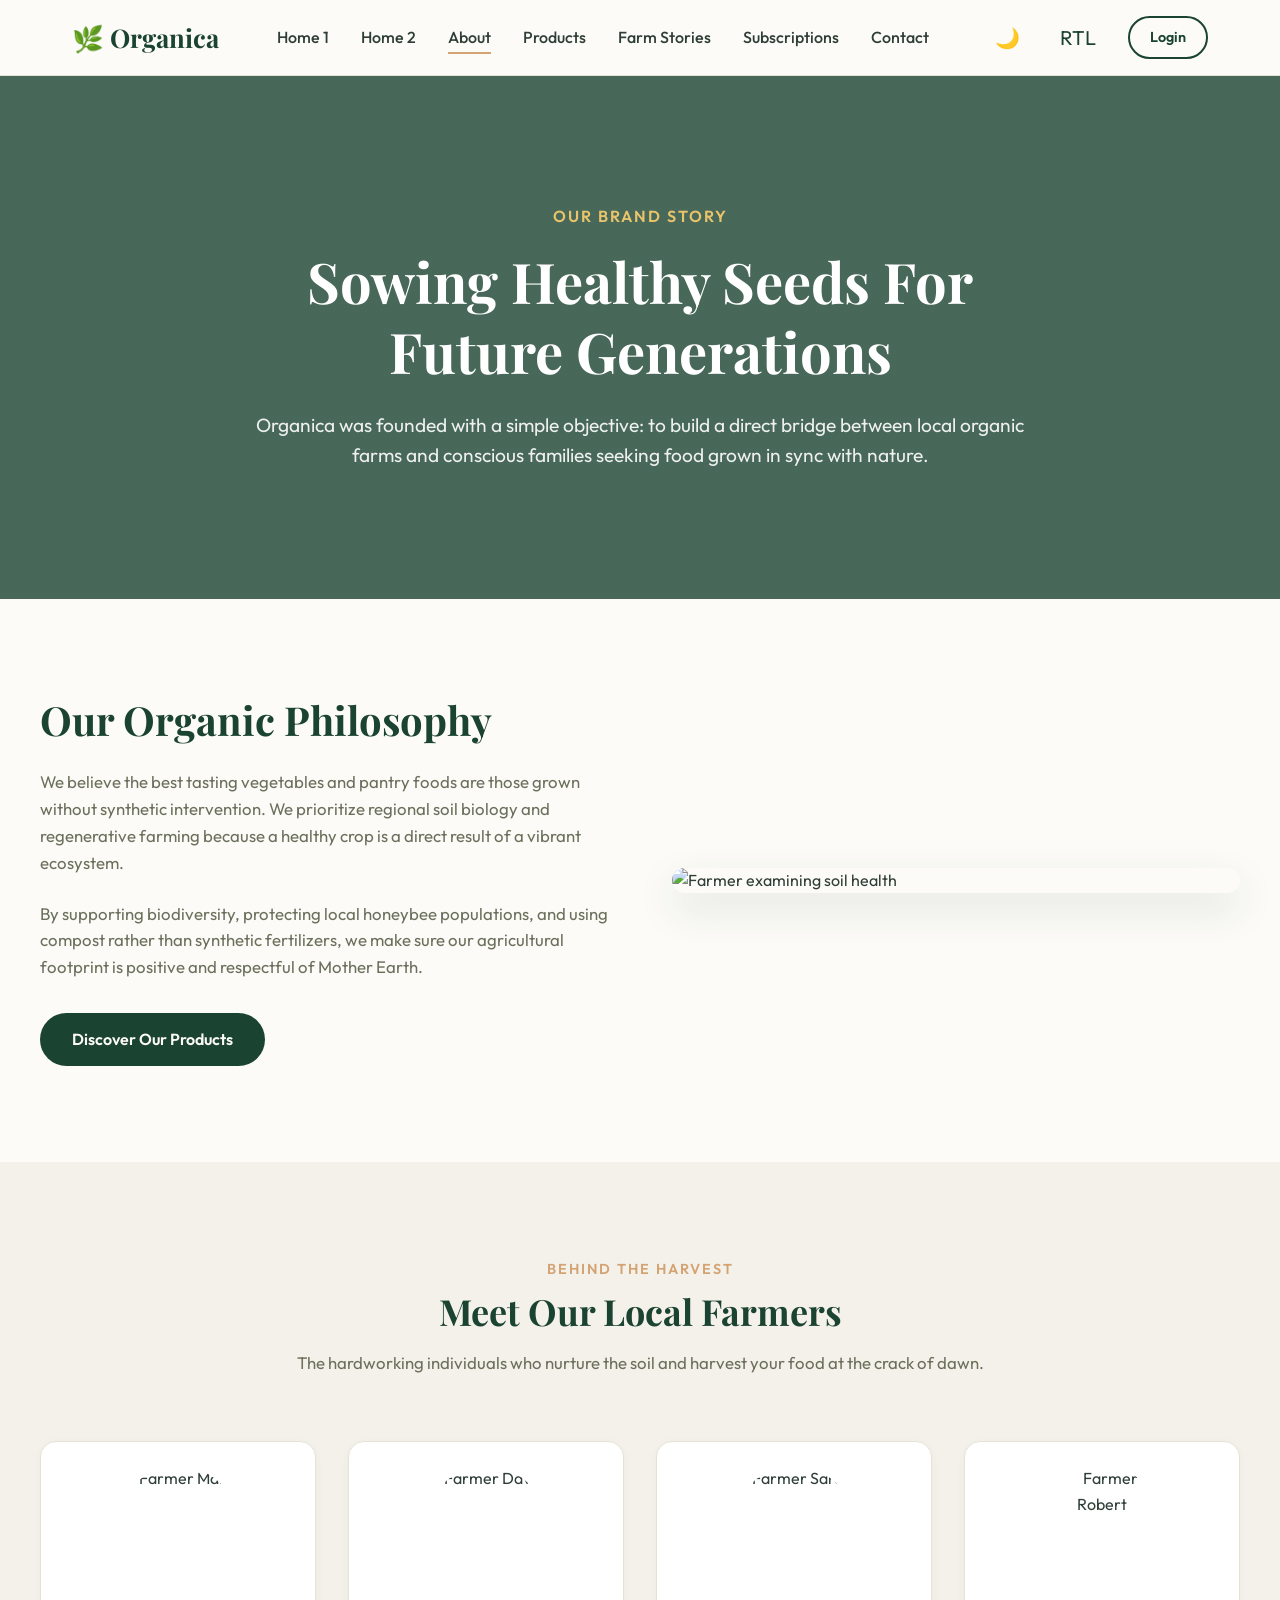
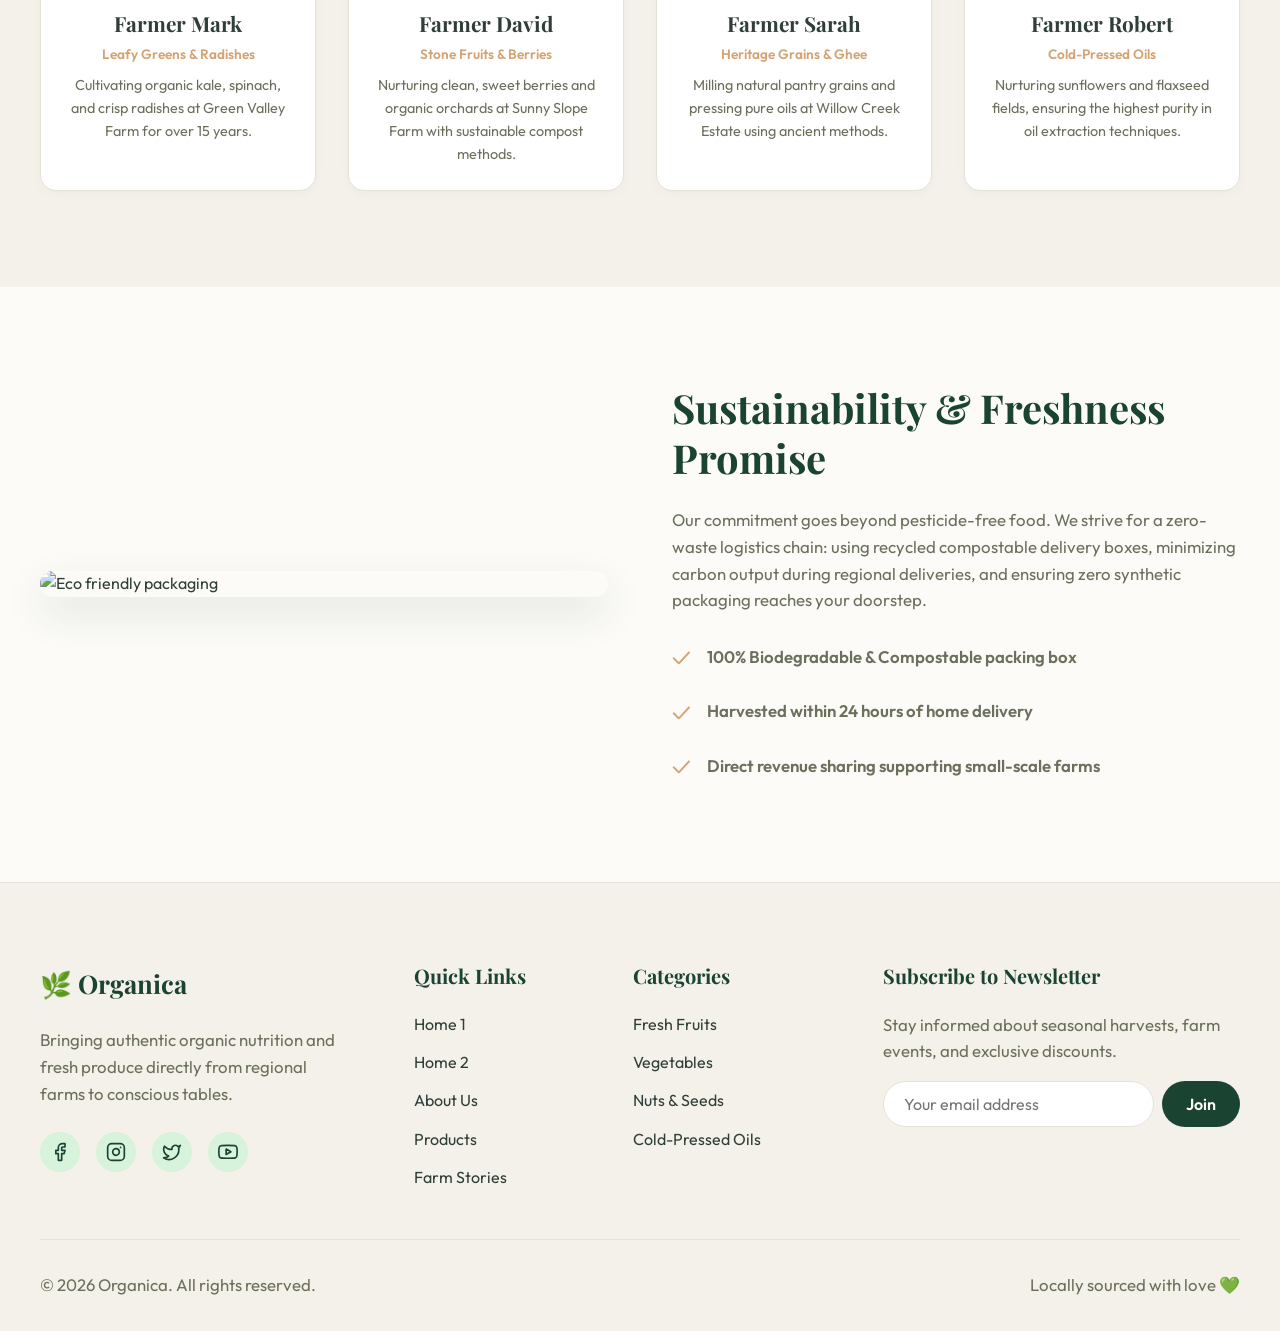
==== about.html @ bfa64dbb "home2" ====
<!DOCTYPE html>
<html lang="en">

<head>
  <meta charset="UTF-8">
  <meta name="viewport" content="width=device-width, initial-scale=1.0">
  <title>About Us | Organica Sourcing & Sowing Philosophy</title>
  <meta name="description"
    content="Discover our organic brand story, meets our local farmers, and learn about our quality standards, fresh promise, and sustainability standards.">
  <link rel="stylesheet" href="css/style.css">
  <link rel="icon" href="data:image/svg+xml,<svg xmlns='http://www.w3.org/2000/svg' viewBox='0 0 100 100'><text y='.9em' font-size='90'>🌿</text></svg>">
</head>

<body>

  <!-- Premium Header -->
  <header>
    <div class="nav-container">
      <a href="index.html" class="logo">🌿 Organica</a>

      <nav class="nav-menu">
        <a href="index.html" class="nav-link">Home 1</a>
        <a href="home2.html" class="nav-link">Home 2</a>
        <a href="about.html" class="nav-link active">About</a>
        <a href="products.html" class="nav-link">Products</a>
        <a href="stories.html" class="nav-link">Farm Stories</a>
        <a href="subscriptions.html" class="nav-link">Subscriptions</a>
        <a href="contact.html" class="nav-link">Contact</a>
      </nav>

      <div class="nav-actions">
        <button class="theme-toggle-btn" aria-label="Toggle Light/Dark Theme">🌙</button>
        <button class="rtl-toggle-btn" aria-label="Toggle RTL/LTR Direction">RTL</button>
        <a href="login.html" class="btn btn-secondary" style="padding: 0.5rem 1.25rem; font-size: 0.9rem;">Login</a>
        <button class="hamburger" aria-label="Toggle Menu">
          <span></span>
          <span></span>
          <span></span>
        </button>
      </div>
    </div>
  </header>

  <!-- About Hero -->
  <section style="background-image: linear-gradient(rgba(27, 67, 50, 0.8), rgba(27, 67, 50, 0.8)), url('https://images.unsplash.com/photo-1500937386664-56d1dfef3854?auto=format&fit=crop&q=80&w=1600'); background-size: cover; background-position: center; padding: 8rem 2rem; text-align: center; color: var(--white); min-height: 400px; display: flex; align-items: center; justify-content: center;">
    <div style="max-width: 800px; margin: 0 auto;">
      <span style="color: var(--accent-light); font-weight: 600; text-transform: uppercase; letter-spacing: 2px; display: block; margin-bottom: 1rem;">Our Brand Story</span>
      <h1 style="font-family: var(--font-serif); font-size: 3.5rem; margin-bottom: 1.5rem; color: var(--white);">Sowing Healthy Seeds For Future Generations</h1>
      <p style="font-size: 1.2rem; color: rgba(255, 255, 255, 0.9); margin-bottom: 0;">Organica was founded with a simple objective: to build a direct bridge between local organic farms and conscious families seeking food grown in sync with nature.</p>
    </div>
  </section>

  <!-- Philosophy and Story -->
  <section style="background-color: var(--bg-color);">
    <div
      style="max-width: 1200px; margin: 0 auto; display: grid; grid-template-columns: 1fr 1fr; gap: 4rem; align-items: center;">
      <div>
        <h2
          style="font-family: var(--font-serif); font-size: 2.5rem; margin-bottom: 1.5rem; color: var(--primary-color);">
          Our Organic Philosophy</h2>
        <p style="margin-bottom: 1.5rem;">We believe the best tasting vegetables and pantry foods are those grown
          without synthetic intervention. We prioritize regional soil biology and regenerative farming because a healthy
          crop is a direct result of a vibrant ecosystem.</p>
        <p style="margin-bottom: 2rem;">By supporting biodiversity, protecting local honeybee populations, and using
          compost rather than synthetic fertilizers, we make sure our agricultural footprint is positive and respectful
          of Mother Earth.</p>
        <a href="products.html" class="btn btn-primary">Discover Our Products</a>
      </div>
      <div>
        <img src="https://images.unsplash.com/photo-1593113630400-ea4288922497?auto=format&fit=crop&q=80&w=600"
          alt="Farmer examining soil health" style="border-radius: var(--radius-lg); box-shadow: var(--shadow-lg);">
      </div>
    </div>
  </section>

  <!-- Meet Our Farmers -->
  <section style="background-color: var(--bg-alt);">
    <div class="section-header">
      <span>Behind The Harvest</span>
      <h2>Meet Our Local Farmers</h2>
      <p>The hardworking individuals who nurture the soil and harvest your food at the crack of dawn.</p>
    </div>
    <div class="category-grid">
      <div class="category-card" style="padding: 1.5rem;">
        <img src="https://images.pexels.com/photos/28593639/pexels-photo-28593639.jpeg" alt="Farmer Mark"
          style="border-radius: 50%; width: 120px; height: 120px; margin-bottom: 1.5rem; object-fit: cover;">
        <h3>Farmer Mark</h3>
        <span style="color: var(--accent-color); font-weight: 600; font-size: 0.85rem; margin-bottom: 0.5rem;">Leafy
          Greens & Radishes</span>
        <p style="font-size: 0.9rem; text-align: center;">Cultivating organic kale, spinach, and crisp radishes at Green
          Valley Farm for over 15 years.</p>
      </div>

      <div class="category-card" style="padding: 1.5rem;">
        <img src="https://images.unsplash.com/photo-1507003211169-0a1dd7228f2d?auto=format&fit=crop&q=80&w=300"
          alt="Farmer David"
          style="border-radius: 50%; width: 120px; height: 120px; margin-bottom: 1.5rem; object-fit: cover;">
        <h3>Farmer David</h3>
        <span style="color: var(--accent-color); font-weight: 600; font-size: 0.85rem; margin-bottom: 0.5rem;">Stone
          Fruits & Berries</span>
        <p style="font-size: 0.9rem; text-align: center;">Nurturing clean, sweet berries and organic orchards at Sunny
          Slope Farm with sustainable compost methods.</p>
      </div>

      <div class="category-card" style="padding: 1.5rem;">
        <img src="https://images.unsplash.com/photo-1438761681033-6461ffad8d80?auto=format&fit=crop&q=80&w=300"
          alt="Farmer Sarah"
          style="border-radius: 50%; width: 120px; height: 120px; margin-bottom: 1.5rem; object-fit: cover;">
        <h3>Farmer Sarah</h3>
        <span style="color: var(--accent-color); font-weight: 600; font-size: 0.85rem; margin-bottom: 0.5rem;">Heritage
          Grains & Ghee</span>
        <p style="font-size: 0.9rem; text-align: center;">Milling natural pantry grains and pressing pure oils at Willow
          Creek Estate using ancient methods.</p>
      </div>

      <div class="category-card" style="padding: 1.5rem;">
        <img src="https://images.pexels.com/photos/7457498/pexels-photo-7457498.jpeg" alt="Farmer Robert"
          style="border-radius: 50%; width: 120px; height: 120px; margin-bottom: 1.5rem; object-fit: cover;">
        <h3>Farmer Robert</h3>
        <span
          style="color: var(--accent-color); font-weight: 600; font-size: 0.85rem; margin-bottom: 0.5rem;">Cold-Pressed
          Oils</span>
        <p style="font-size: 0.9rem; text-align: center;">Nurturing sunflowers and flaxseed fields, ensuring the highest
          purity in oil extraction techniques.</p>
      </div>
    </div>
  </section>

  <!-- Sustainability Promise -->
  <section style="background-color: var(--bg-color);">
    <div
      style="max-width: 1200px; margin: 0 auto; display: grid; grid-template-columns: 1fr 1fr; gap: 4rem; align-items: center;">
      <div>
        <img src="https://images.unsplash.com/photo-1542601906990-b4d3fb778b09?auto=format&fit=crop&q=80&w=600"
          alt="Eco friendly packaging" style="border-radius: var(--radius-lg); box-shadow: var(--shadow-lg);">
      </div>
      <div>
        <h2
          style="font-family: var(--font-serif); font-size: 2.5rem; margin-bottom: 1.5rem; color: var(--primary-color);">
          Sustainability & Freshness Promise</h2>
        <p style="margin-bottom: 1.5rem;">Our commitment goes beyond pesticide-free food. We strive for a zero-waste
          logistics chain: using recycled compostable delivery boxes, minimizing carbon output during regional
          deliveries, and ensuring zero synthetic packaging reaches your doorstep.</p>
        <div style="display: flex; flex-direction: column; gap: 1rem;">
          <div style="display: flex; align-items: center; gap: 1rem;">
            <span style="font-size: 1.5rem; color: var(--accent-color);">✓</span>
            <p style="margin: 0; font-weight: 600;">100% Biodegradable & Compostable packing box</p>
          </div>
          <div style="display: flex; align-items: center; gap: 1rem;">
            <span style="font-size: 1.5rem; color: var(--accent-color);">✓</span>
            <p style="margin: 0; font-weight: 600;">Harvested within 24 hours of home delivery</p>
          </div>
          <div style="display: flex; align-items: center; gap: 1rem;">
            <span style="font-size: 1.5rem; color: var(--accent-color);">✓</span>
            <p style="margin: 0; font-weight: 600;">Direct revenue sharing supporting small-scale farms</p>
          </div>
        </div>
      </div>
    </div>
  </section>

  <!-- Footer -->
  <footer>
    <div class="footer-grid">
      <div class="footer-col">
        <a href="index.html" class="logo" style="margin-bottom: 1.5rem;">🌿 Organica</a>
        <p>Bringing authentic organic nutrition and fresh produce directly from regional farms to conscious tables.</p>
        <div class="footer-socials">
          <a href="#" class="social-icon" aria-label="Facebook">
            <svg xmlns="http://www.w3.org/2000/svg" width="20" height="20" viewBox="0 0 24 24" fill="none"
              stroke="currentColor" stroke-width="2" stroke-linecap="round" stroke-linejoin="round">
              <path d="M18 2h-3a5 5 0 0 0-5 5v3H7v4h3v8h4v-8h3l1-4h-4V7a1 1 0 0 1 1-1h3z"></path>
            </svg>
          </a>
          <a href="#" class="social-icon" aria-label="Instagram">
            <svg xmlns="http://www.w3.org/2000/svg" width="20" height="20" viewBox="0 0 24 24" fill="none"
              stroke="currentColor" stroke-width="2" stroke-linecap="round" stroke-linejoin="round">
              <rect x="2" y="2" width="20" height="20" rx="5" ry="5"></rect>
              <path d="M16 11.37A4 4 0 1 1 12.63 8 4 4 0 0 1 16 11.37z"></path>
              <line x1="17.5" y1="6.5" x2="17.51" y2="6.5"></line>
            </svg>
          </a>
          <a href="#" class="social-icon" aria-label="Twitter">
            <svg xmlns="http://www.w3.org/2000/svg" width="20" height="20" viewBox="0 0 24 24" fill="none"
              stroke="currentColor" stroke-width="2" stroke-linecap="round" stroke-linejoin="round">
              <path
                d="M22 4s-.7 2.1-2 3.4c1.6 10-9.4 17.3-18 11.6 2.2.1 4.4-.6 6-2C3 15.5.5 9.6 3 5c2.2 2.6 5.6 4.1 9 4-.9-4.2 4-6.6 7-3.8 1.1 0 3-1.2 3-1.2z">
              </path>
            </svg>
          </a>
          <a href="#" class="social-icon" aria-label="YouTube">
            <svg xmlns="http://www.w3.org/2000/svg" width="20" height="20" viewBox="0 0 24 24" fill="none"
              stroke="currentColor" stroke-width="2" stroke-linecap="round" stroke-linejoin="round">
              <path
                d="M22.54 6.42a2.78 2.78 0 0 0-1.94-2C18.88 4 12 4 12 4s-6.88 0-8.6.46a2.78 2.78 0 0 0-1.94 2A29 29 0 0 0 1 11.75a29 29 0 0 0 .46 5.33A2.78 2.78 0 0 0 3.4 19c1.72.46 8.6.46 8.6.46s6.88 0 8.6-.46a2.78 2.78 0 0 0 1.94-2 29 29 0 0 0 .46-5.25 29 29 0 0 0-.46-5.33z">
              </path>
              <polygon points="9.75 15.02 15.5 11.75 9.75 8.48 9.75 15.02"></polygon>
            </svg>
          </a>
        </div>
      </div>
      <div class="footer-col">
        <h3>Quick Links</h3>
        <ul>
          <li><a href="index.html">Home 1</a></li>
          <li><a href="home2.html">Home 2</a></li>
          <li><a href="about.html">About Us</a></li>
          <li><a href="products.html">Products</a></li>
          <li><a href="stories.html">Farm Stories</a></li>
        </ul>
      </div>
      <div class="footer-col">
        <h3>Categories</h3>
        <ul>
          <li><a href="products.html">Fresh Fruits</a></li>
          <li><a href="products.html">Vegetables</a></li>
          <li><a href="products.html">Nuts & Seeds</a></li>
          <li><a href="products.html">Cold-Pressed Oils</a></li>
        </ul>
      </div>
      <div class="footer-col">
        <h3>Subscribe to Newsletter</h3>
        <p>Stay informed about seasonal harvests, farm events, and exclusive discounts.</p>
        <form class="newsletter-form">
          <input type="email" placeholder="Your email address" required aria-label="Email Address">
          <button type="submit" class="btn btn-primary" style="padding: 0.75rem 1.5rem;">Join</button>
        </form>
      </div>
    </div>
    <div class="footer-bottom">
      <p>&copy; 2026 Organica. All rights reserved.</p>
      <p>Locally sourced with love 💚</p>
    </div>
  </footer>

  <!-- Back to Top Button -->
  <button class="back-to-top" aria-label="Back to top">↑</button>

  <script src="js/main.js"></script>
</body>

</html>
---- css/style.css ----
/* 
  Organic Grocery & Natural Foods Store 
  Premium, Fresh, Earthy, and Trustworthy Visual Identity 
*/

@import url('https://fonts.googleapis.com/css2?family=Outfit:wght@300;400;500;600;700;800&family=Playfair+Display:ital,wght@0,400;0,600;0,700;1,400&display=swap');

:root {
  /* Color Palette - Light Mode */
  --primary-color: #1b4332;       /* Forest Green */
  --primary-light: #2d6a4f;       /* Medium Forest Green */
  --primary-soft: #d8f3dc;        /* Pale Sage */
  --accent-color: #d4a373;        /* Warm Earthy Beige/Ochre */
  --accent-light: #e9c46a;        /* Soft Ochre */
  --bg-color: #fcfbf7;            /* Warm Cream */
  --bg-card: #ffffff;             /* Pure White */
  --bg-alt: #f4f1ea;              /* Muted Earthy Beige */
  --text-main: #2f3e36;           /* Dark Charcoal Green */
  --text-muted: #6b705c;          /* Muted Moss Green */
  --border-color: #e6e2d8;        /* Soft Border */
  --white: #ffffff;
  --black: #111111;
  --success: #52b788;
  --error: #e07a5f;

  /* Fonts */
  --font-sans: 'Outfit', sans-serif;
  --font-serif: 'Playfair Display', serif;

  /* Shadows & Details */
  --shadow-sm: 0 2px 8px rgba(27, 67, 50, 0.04);
  --shadow-md: 0 8px 24px rgba(27, 67, 50, 0.08);
  --shadow-lg: 0 16px 40px rgba(27, 67, 50, 0.12);
  --radius-sm: 8px;
  --radius-md: 16px;
  --radius-lg: 24px;
  --transition: all 0.4s cubic-bezier(0.16, 1, 0.3, 1);
}

[data-theme="dark"] {
  /* Color Palette - Dark Mode */
  --primary-color: #d8f3dc;       /* Pale Sage */
  --primary-light: #b7e4c7;       /* Sage Green */
  --primary-soft: #1b4332;        /* Forest Green */
  --accent-color: #e9c46a;        /* Soft Ochre */
  --accent-light: #f4a261;        /* Muted Terracotta */
  --bg-color: #121c17;            /* Deep Forest Black */
  --bg-card: #1a2620;             /* Dark Sage Slate */
  --bg-alt: #1f2e27;              /* Deep Sage Slate Alt */
  --text-main: #f4f1ea;           /* Warm Cream */
  --text-muted: #a3ad9e;          /* Muted Sage */
  --border-color: #2b3d35;        /* Deep Border */
  --shadow-sm: 0 2px 8px rgba(0, 0, 0, 0.2);
  --shadow-md: 0 8px 24px rgba(0, 0, 0, 0.3);
  --shadow-lg: 0 16px 40px rgba(0, 0, 0, 0.4);
}

/* Global resets & typography */
* {
  box-sizing: border-box;
  margin: 0;
  padding: 0;
}

html {
  scroll-behavior: smooth;
  font-size: 16px;
}

body {
  font-family: var(--font-sans);
  background-color: var(--bg-color);
  color: var(--text-main);
  line-height: 1.6;
  overflow-x: hidden;
  transition: background-color 0.3s ease, color 0.3s ease;
}

h1, h2, h3, h4 {
  font-family: var(--font-serif);
  font-weight: 700;
  line-height: 1.25;
}

h1 {
  font-size: 3rem;
  color: var(--primary-color);
}

h2 {
  font-size: 2.25rem;
  color: var(--primary-color);
  margin-bottom: 1rem;
}

p {
  color: var(--text-muted);
  font-size: 1.05rem;
}

a {
  text-decoration: none;
  color: inherit;
  transition: var(--transition);
}

img {
  max-width: 100%;
  height: auto;
  display: block;
  object-fit: cover;
}

ul {
  list-style: none;
}

button, input, select, textarea {
  font-family: inherit;
  font-size: inherit;
}

/* Buttons */
.btn {
  display: inline-flex;
  align-items: center;
  justify-content: center;
  padding: 0.85rem 2rem;
  border-radius: 50px;
  font-weight: 600;
  cursor: pointer;
  transition: var(--transition);
  border: none;
  gap: 0.5rem;
}

.btn-primary {
  background-color: var(--primary-color);
  color: var(--bg-color) !important;
}

.btn-primary:hover {
  background-color: var(--primary-light);
  transform: translateY(-2px);
  box-shadow: var(--shadow-md);
}

.btn-secondary {
  background-color: transparent;
  color: var(--primary-color);
  border: 2px solid var(--primary-color);
}

.btn-secondary:hover {
  background-color: var(--primary-color);
  color: var(--bg-color) !important;
  transform: translateY(-2px);
  box-shadow: var(--shadow-md);
}

.btn-accent {
  background-color: var(--accent-color);
  color: var(--white) !important;
}

.btn-accent:hover {
  background-color: var(--accent-light);
  transform: translateY(-2px);
  box-shadow: var(--shadow-md);
}

/* Header styling */
header {
  position: sticky;
  top: 0;
  z-index: 1000;
  background-color: rgba(252, 251, 247, 0.85);
  backdrop-filter: blur(12px);
  border-bottom: 1px solid var(--border-color);
  transition: var(--transition);
}

[data-theme="dark"] header {
  background-color: rgba(18, 28, 23, 0.85);
}

.nav-container {
  max-width: 1200px;
  margin: 0 auto;
  padding: 1rem 2rem;
  display: flex;
  align-items: center;
  justify-content: space-between;
}

.logo {
  font-family: var(--font-serif);
  font-size: 1.6rem;
  font-weight: 700;
  color: var(--primary-color);
  display: flex;
  align-items: center;
  gap: 0.5rem;
}

.logo span {
  color: var(--accent-color);
}

.nav-menu {
  display: flex;
  align-items: center;
  gap: 2rem;
}

.nav-link {
  font-weight: 500;
  color: var(--text-main);
  position: relative;
}

.nav-link:after {
  content: '';
  position: absolute;
  width: 0;
  height: 2px;
  bottom: -4px;
  left: 0;
  background-color: var(--accent-color);
  transition: var(--transition);
}

.nav-link:hover:after,
.nav-link.active:after {
  width: 100%;
}

.nav-actions {
  display: flex;
  align-items: center;
  gap: 1.5rem;
}

.theme-toggle-btn,
.rtl-toggle-btn {
  background: none;
  border: none;
  cursor: pointer;
  font-size: 1.25rem;
  color: var(--primary-color);
  display: flex;
  align-items: center;
  justify-content: center;
  transition: var(--transition);
  padding: 0.5rem;
  border-radius: 50%;
}

.theme-toggle-btn:hover,
.rtl-toggle-btn:hover {
  background-color: var(--primary-soft);
}

/* RTL Global Rules */
[dir="rtl"] {
  direction: rtl;
  text-align: right;
}
[dir="rtl"] body {
  text-align: right;
}
[dir="rtl"] .nav-menu {
  margin-right: auto;
  margin-left: unset;
}
[dir="rtl"] .logo {
  margin-left: auto;
  margin-right: unset;
}

.hamburger {
  display: none;
  flex-direction: column;
  gap: 6px;
  cursor: pointer;
  background: none;
  border: none;
}

.hamburger span {
  display: block;
  width: 28px;
  height: 3px;
  background-color: var(--primary-color);
  border-radius: 3px;
  transition: var(--transition);
}

/* Footer Section */
footer {
  background-color: var(--bg-alt);
  border-top: 1px solid var(--border-color);
  padding: 5rem 2rem 2rem;
  color: var(--text-main);
}

.footer-grid {
  max-width: 1200px;
  margin: 0 auto;
  display: grid;
  grid-template-columns: 2fr 1fr 1.2fr 1.8fr;
  gap: 4rem;
}

.footer-col h3 {
  font-size: 1.25rem;
  margin-bottom: 1.5rem;
  color: var(--primary-color);
}

.footer-col p {
  margin-bottom: 1rem;
}

.footer-col ul {
  display: flex;
  flex-direction: column;
  gap: 0.8rem;
}

.footer-col ul a:hover {
  color: var(--accent-color);
  padding-left: 5px;
}

.newsletter-form {
  display: flex;
  gap: 0.5rem;
  margin-top: 1rem;
}

.newsletter-form input {
  padding: 0.75rem 1.25rem;
  border-radius: 50px;
  border: 1px solid var(--border-color);
  background-color: var(--bg-card);
  color: var(--text-main);
  outline: none;
  flex: 1;
}

.footer-socials {
  display: flex;
  gap: 1rem;
  margin-top: 1.5rem;
}

.social-icon {
  width: 40px;
  height: 40px;
  border-radius: 50%;
  background-color: var(--primary-soft);
  color: var(--primary-color);
  display: flex;
  align-items: center;
  justify-content: center;
  font-size: 1.1rem;
  transition: var(--transition);
}

.social-icon:hover {
  background-color: var(--primary-color);
  color: var(--bg-color);
}

.footer-bottom {
  max-width: 1200px;
  margin: 3rem auto 0;
  padding-top: 2rem;
  border-top: 1px solid var(--border-color);
  display: flex;
  justify-content: space-between;
  align-items: center;
  font-size: 0.9rem;
  color: var(--text-muted);
}

/* Sections Base Styling */
section {
  padding: 6rem 2rem;
}

.section-header {
  text-align: center;
  max-width: 700px;
  margin: 0 auto 4rem;
}

.section-header span {
  font-size: 0.9rem;
  text-transform: uppercase;
  letter-spacing: 2px;
  color: var(--accent-color);
  font-weight: 600;
  display: block;
  margin-bottom: 0.5rem;
}

/* Hero Sections */
.hero {
  display: flex;
  align-items: center;
  min-height: calc(90vh - 80px);
  background-color: var(--bg-alt);
  position: relative;
  overflow: hidden;
}

.hero-grid {
  max-width: 1200px;
  margin: 0 auto;
  display: grid;
  grid-template-columns: 1.2fr 1fr;
  gap: 4rem;
  align-items: center;
}

.hero-content {
  position: relative;
  z-index: 2;
}

.hero-tag {
  display: inline-block;
  padding: 0.5rem 1.25rem;
  border-radius: 50px;
  background-color: var(--primary-soft);
  color: var(--primary-color);
  font-weight: 600;
  font-size: 0.85rem;
  margin-bottom: 1.5rem;
}

.hero h1 {
  font-size: 3.8rem;
  margin-bottom: 1.5rem;
}

.hero p {
  font-size: 1.2rem;
  margin-bottom: 2.5rem;
}

.hero-actions {
  display: flex;
  gap: 1rem;
}

.hero-image-wrapper {
  position: relative;
  height: 500px;
}

.hero-image-wrapper img {
  width: 100%;
  height: 100%;
  object-fit: cover;
  border-radius: var(--radius-lg);
  box-shadow: var(--shadow-lg);
}

.hero-badge {
  position: absolute;
  bottom: 2rem;
  left: -2rem;
  background-color: var(--bg-card);
  padding: 1.5rem;
  border-radius: var(--radius-md);
  box-shadow: var(--shadow-md);
  border: 1px solid var(--border-color);
  display: flex;
  align-items: center;
  gap: 1rem;
}

.hero-badge-icon {
  width: 50px;
  height: 50px;
  border-radius: 50%;
  background-color: var(--primary-soft);
  color: var(--primary-color);
  display: flex;
  align-items: center;
  justify-content: center;
  font-size: 1.5rem;
}

/* Category grid style */
.category-grid {
  display: grid;
  grid-template-columns: repeat(4, 1fr);
  gap: 2rem;
  max-width: 1200px;
  margin: 0 auto;
}

.category-card {
  background-color: var(--bg-card);
  border-radius: var(--radius-md);
  padding: 2.5rem 1.5rem;
  text-align: center;
  border: 1px solid var(--border-color);
  box-shadow: var(--shadow-sm);
  transition: var(--transition);
  display: flex;
  flex-direction: column;
  align-items: center;
}

.category-card:hover {
  transform: translateY(-8px);
  box-shadow: var(--shadow-md);
  border-color: var(--primary-color);
}

.category-icon {
  font-size: 3rem;
  margin-bottom: 1.5rem;
  line-height: 1;
}

.category-card h3 {
  font-size: 1.3rem;
  margin-bottom: 0.5rem;
}

/* Products and Product Cards */
.products-grid {
  display: grid;
  grid-template-columns: repeat(auto-fill, minmax(280px, 1fr));
  gap: 2rem;
  max-width: 1200px;
  margin: 0 auto;
}

.product-card {
  background-color: var(--bg-card);
  border-radius: var(--radius-md);
  overflow: hidden;
  border: 1px solid var(--border-color);
  box-shadow: var(--shadow-sm);
  transition: var(--transition);
  display: flex;
  flex-direction: column;
  position: relative;
}

.product-card:hover {
  transform: translateY(-5px);
  box-shadow: var(--shadow-md);
}

.product-badge {
  position: absolute;
  top: 1rem;
  left: 1rem;
  background-color: var(--accent-color);
  color: var(--white);
  padding: 0.35rem 0.85rem;
  border-radius: 50px;
  font-size: 0.8rem;
  font-weight: 600;
  z-index: 5;
}

.product-img-container {
  height: 220px;
  overflow: hidden;
  background-color: var(--bg-alt);
}

.product-img-container img {
  width: 100%;
  height: 100%;
  object-fit: cover;
  transition: var(--transition);
}

.product-card:hover .product-img-container img {
  transform: scale(1.05);
}

.product-details {
  padding: 1.5rem;
  flex-grow: 1;
  display: flex;
  flex-direction: column;
}

.product-cat {
  font-size: 0.8rem;
  text-transform: uppercase;
  color: var(--accent-color);
  font-weight: 600;
  margin-bottom: 0.5rem;
}

.product-details h3 {
  font-size: 1.25rem;
  margin-bottom: 0.5rem;
}

.product-desc {
  font-size: 0.9rem;
  margin-bottom: 1.5rem;
  flex-grow: 1;
}

.product-footer {
  display: flex;
  justify-content: space-between;
  align-items: center;
  margin-top: auto;
}

.product-price {
  font-size: 1.3rem;
  font-weight: 700;
  color: var(--primary-color);
}

/* Why Choose Us & Farm-to-table Sourcing style */
.features-grid {
  display: grid;
  grid-template-columns: repeat(3, 1fr);
  gap: 2.5rem;
  max-width: 1200px;
  margin: 0 auto;
}

.feature-box {
  background-color: var(--bg-card);
  padding: 3rem 2rem;
  border-radius: var(--radius-md);
  border: 1px solid var(--border-color);
  box-shadow: var(--shadow-sm);
  transition: var(--transition);
}

.feature-box:hover {
  transform: translateY(-5px);
  box-shadow: var(--shadow-md);
}

.feature-box-icon {
  width: 60px;
  height: 60px;
  border-radius: var(--radius-sm);
  background-color: var(--primary-soft);
  color: var(--primary-color);
  display: flex;
  align-items: center;
  justify-content: center;
  font-size: 1.8rem;
  margin-bottom: 1.5rem;
}

.feature-box-image {
  width: 100%;
  height: 180px;
  object-fit: cover;
  border-radius: var(--radius-sm);
  margin-bottom: 1.5rem;
}

.feature-box h3 {
  font-size: 1.4rem;
  margin-bottom: 1rem;
}

/* Sourcing Process Section */
.sourcing-steps {
  max-width: 1200px;
  margin: 0 auto;
  display: grid;
  grid-template-columns: repeat(4, 1fr);
  gap: 2rem;
  position: relative;
}

.sourcing-step {
  text-align: center;
  position: relative;
  z-index: 2;
}

.sourcing-step-number {
  width: 70px;
  height: 70px;
  border-radius: 50%;
  background-color: var(--primary-color);
  color: var(--bg-color);
  display: flex;
  align-items: center;
  justify-content: center;
  font-size: 1.5rem;
  font-weight: 700;
  margin: 0 auto 1.5rem;
  box-shadow: var(--shadow-md);
}

.sourcing-step h3 {
  font-size: 1.25rem;
  margin-bottom: 0.8rem;
}

/* Testimonial Section */
.testimonial-slider {
  max-width: 800px;
  margin: 0 auto;
  background-color: var(--bg-card);
  border: 1px solid var(--border-color);
  border-radius: var(--radius-lg);
  padding: 4rem 3rem;
  box-shadow: var(--shadow-md);
  text-align: center;
  position: relative;
}

.testimonial-quote {
  font-family: var(--font-serif);
  font-size: 1.5rem;
  font-style: italic;
  color: var(--text-main);
  margin-bottom: 2rem;
  line-height: 1.6;
}

.testimonial-author {
  display: flex;
  align-items: center;
  justify-content: center;
  gap: 1rem;
}

.testimonial-author img {
  width: 60px;
  height: 60px;
  border-radius: 50%;
}

.testimonial-author-info {
  text-align: left;
}

.testimonial-author-info h4 {
  font-size: 1.1rem;
  color: var(--primary-color);
}

.testimonial-author-info span {
  font-size: 0.85rem;
  color: var(--text-muted);
}

/* Home 2 - Editorial Hero */
.editorial-hero {
  background-color: var(--bg-color);
  min-height: 90vh;
  display: flex;
  align-items: center;
  padding: 8rem 2rem 6rem;
}

.editorial-hero-grid {
  max-width: 1200px;
  margin: 0 auto;
  display: grid;
  grid-template-columns: 1fr 1fr;
  gap: 5rem;
  align-items: center;
}

.editorial-hero-content h1 {
  font-family: var(--font-serif);
  font-size: 4.2rem;
  font-weight: 400;
  line-height: 1.1;
  margin-bottom: 2rem;
}

.editorial-hero-content h1 strong {
  font-weight: 700;
  color: var(--primary-color);
}

.editorial-tagline {
  font-size: 1.25rem;
  border-left: 3px solid var(--accent-color);
  padding-left: 1.5rem;
  margin-bottom: 2.5rem;
}

/* Seasonal fresh produce slider/showcase styling */
.seasonal-showcase {
  max-width: 1200px;
  margin: 0 auto;
  display: grid;
  grid-template-columns: 1.5fr 2.5fr;
  gap: 4rem;
  align-items: center;
}

.seasonal-info h2 {
  font-size: 2.5rem;
}

.seasonal-cards {
  display: grid;
  grid-template-columns: repeat(3, 1fr);
  gap: 1.5rem;
}

.seasonal-card {
  background-color: var(--bg-card);
  border-radius: var(--radius-md);
  overflow: hidden;
  border: 1px solid var(--border-color);
  box-shadow: var(--shadow-sm);
  transition: var(--transition);
}

.seasonal-card:hover {
  transform: translateY(-8px);
}

.seasonal-img {
  height: 250px;
  overflow: hidden;
}

.seasonal-img img {
  width: 100%;
  height: 100%;
  object-fit: cover;
}

.seasonal-meta {
  padding: 1.25rem;
}

.seasonal-meta span {
  font-size: 0.8rem;
  text-transform: uppercase;
  color: var(--accent-color);
  font-weight: 600;
}

.seasonal-meta h4 {
  font-size: 1.15rem;
  margin-top: 0.25rem;
  color: var(--primary-color);
}

/* Filters & Category Controls */
.filter-container {
  display: flex;
  justify-content: center;
  flex-wrap: wrap;
  gap: 1rem;
  margin-bottom: 3.5rem;
}

.filter-btn {
  padding: 0.65rem 1.5rem;
  border-radius: 50px;
  background-color: var(--bg-card);
  border: 1px solid var(--border-color);
  color: var(--text-main);
  font-weight: 600;
  cursor: pointer;
  transition: var(--transition);
}

.filter-btn:hover,
.filter-btn.active {
  background-color: var(--primary-color);
  color: var(--bg-color);
  border-color: var(--primary-color);
}

/* Subscriptions Page Layout & Boxes */
.subscription-grid {
  display: grid;
  grid-template-columns: repeat(3, 1fr);
  gap: 2.5rem;
  max-width: 1200px;
  margin: 0 auto;
}

.subscription-card {
  background-color: var(--bg-card);
  border: 1px solid var(--border-color);
  border-radius: var(--radius-lg);
  overflow: hidden;
  box-shadow: var(--shadow-sm);
  transition: var(--transition);
  display: flex;
  flex-direction: column;
}

.subscription-card.popular {
  border: 2px solid var(--accent-color);
  transform: scale(1.03);
  position: relative;
}

.popular-tag {
  position: absolute;
  top: 1.5rem;
  right: 1.5rem;
  background-color: var(--accent-color);
  color: var(--white);
  padding: 0.35rem 1rem;
  border-radius: 50px;
  font-size: 0.8rem;
  font-weight: 600;
}

.subscription-card:hover {
  box-shadow: var(--shadow-lg);
}

.subscription-header {
  padding: 3rem 2rem 2rem;
  text-align: center;
  background-color: var(--bg-alt);
  border-bottom: 1px solid var(--border-color);
}

.subscription-header h3 {
  font-size: 1.5rem;
  margin-bottom: 0.5rem;
}

.subscription-price {
  font-size: 2.5rem;
  font-weight: 800;
  color: var(--primary-color);
  margin-top: 1rem;
}

.subscription-price span {
  font-size: 1rem;
  color: var(--text-muted);
  font-weight: 400;
}

.subscription-features {
  padding: 3rem 2.5rem;
  flex-grow: 1;
}

.subscription-features ul {
  display: flex;
  flex-direction: column;
  gap: 1.2rem;
}

.subscription-features li {
  display: flex;
  align-items: center;
  gap: 0.8rem;
  font-size: 1.05rem;
}

.subscription-features li:before {
  content: '✓';
  color: var(--success);
  font-weight: bold;
}

.subscription-footer {
  padding: 2rem 2.5rem 3rem;
  text-align: center;
}

/* FAQ Accordion Styling */
.faq-container {
  max-width: 800px;
  margin: 0 auto;
  display: flex;
  flex-direction: column;
  gap: 1.5rem;
}

.faq-item {
  background-color: var(--bg-card);
  border: 1px solid var(--border-color);
  border-radius: var(--radius-md);
  overflow: hidden;
  transition: var(--transition);
}

.faq-header {
  padding: 1.5rem 2rem;
  display: flex;
  justify-content: space-between;
  align-items: center;
  cursor: pointer;
  background-color: var(--bg-card);
  transition: var(--transition);
}

.faq-header h3 {
  font-size: 1.15rem;
  font-family: var(--font-sans);
  font-weight: 600;
  color: var(--primary-color);
}

.faq-icon {
  font-size: 1.5rem;
  color: var(--accent-color);
  transition: var(--transition);
}

.faq-body {
  max-height: 0;
  overflow: hidden;
  transition: max-height 0.4s cubic-bezier(0.16, 1, 0.3, 1);
}

.faq-body p {
  padding: 0 2rem 1.5rem;
  font-size: 1rem;
}

.faq-item.active .faq-body {
  max-height: 300px;
}

.faq-item.active .faq-icon {
  transform: rotate(45deg);
}

/* Standalone Login/Signup Pages */
.auth-page {
  display: flex;
  min-height: 100vh;
  background-color: var(--bg-alt);
  align-items: center;
  justify-content: center;
  padding: 2rem;
}

.auth-card {
  background-color: var(--bg-card);
  border-radius: var(--radius-lg);
  border: 1px solid var(--border-color);
  box-shadow: var(--shadow-lg);
  max-width: 500px;
  width: 100%;
  padding: 3.5rem 3rem;
  position: relative;
}

.auth-header {
  text-align: center;
  margin-bottom: 2.5rem;
}

.auth-header .logo {
  justify-content: center;
  margin-bottom: 1rem;
}

.auth-header h2 {
  font-size: 1.8rem;
  margin-bottom: 0.5rem;
}

.form-group {
  margin-bottom: 1.5rem;
}

.form-group label {
  display: block;
  font-weight: 600;
  margin-bottom: 0.5rem;
  font-size: 0.9rem;
}

.form-group input,
.form-group select,
.form-group textarea {
  width: 100%;
  padding: 0.85rem 1.25rem;
  border-radius: var(--radius-sm);
  border: 1px solid var(--border-color);
  background-color: var(--bg-card);
  color: var(--text-main);
  outline: none;
  transition: var(--transition);
}

.form-group input:focus,
.form-group select:focus,
.form-group textarea:focus {
  border-color: var(--primary-color);
  box-shadow: 0 0 0 3px var(--primary-soft);
}

.form-checkbox {
  display: flex;
  align-items: center;
  gap: 0.5rem;
  font-size: 0.9rem;
  cursor: pointer;
}

.form-checkbox input {
  width: auto;
}

.auth-options {
  display: flex;
  justify-content: space-between;
  align-items: center;
  margin-bottom: 2rem;
  font-size: 0.9rem;
}

.auth-options a {
  color: var(--accent-color);
  font-weight: 500;
}

.auth-options a:hover {
  text-decoration: underline;
}

.auth-btn {
  width: 100%;
  margin-bottom: 1.5rem;
}

.auth-footer {
  text-align: center;
  font-size: 0.95rem;
}

.auth-footer a {
  color: var(--primary-color);
  font-weight: 600;
}

.auth-footer a:hover {
  text-decoration: underline;
}

/* Contact Page Styles */
.contact-grid {
  display: grid;
  grid-template-columns: 1.2fr 1.8fr;
  gap: 4rem;
  max-width: 1200px;
  margin: 0 auto;
}

.contact-info {
  display: flex;
  flex-direction: column;
  gap: 2.5rem;
}

.contact-info-block h3 {
  font-size: 1.3rem;
  color: var(--primary-color);
  margin-bottom: 0.8rem;
}

.contact-info-block p {
  font-size: 1.05rem;
}

.contact-form-container {
  background-color: var(--bg-card);
  border: 1px solid var(--border-color);
  border-radius: var(--radius-lg);
  padding: 3.5rem 3rem;
  box-shadow: var(--shadow-md);
}

.contact-form-container h3 {
  font-size: 1.75rem;
  margin-bottom: 2rem;
  color: var(--primary-color);
}

/* Back to Top button */
.back-to-top {
  position: fixed;
  bottom: 2rem;
  right: 2rem;
  width: 50px;
  height: 50px;
  border-radius: 50%;
  background-color: var(--primary-color);
  color: var(--bg-color);
  display: flex;
  align-items: center;
  justify-content: center;
  font-size: 1.5rem;
  cursor: pointer;
  box-shadow: var(--shadow-md);
  opacity: 0;
  visibility: hidden;
  transition: var(--transition);
  z-index: 999;
}

.back-to-top.show {
  opacity: 1;
  visibility: visible;
}

.back-to-top:hover {
  transform: translateY(-5px);
  background-color: var(--primary-light);
}

/* CSS Animations */
@keyframes fadeInUp {
  from {
    opacity: 0;
    transform: translateY(30px);
  }
  to {
    opacity: 1;
    transform: translateY(0);
  }
}

.animate-fade-in {
  animation: fadeInUp 0.8s cubic-bezier(0.16, 1, 0.3, 1) forwards;
}

/* Alert Notification */
.alert-popup {
  position: fixed;
  top: 2rem;
  right: 2rem;
  background-color: var(--primary-color);
  color: var(--bg-color);
  padding: 1rem 2rem;
  border-radius: var(--radius-sm);
  box-shadow: var(--shadow-lg);
  z-index: 10000;
  display: none;
  animation: fadeInUp 0.4s ease forwards;
}

/* Responsive Breakpoints */
@media (max-width: 1024px) {
  h1 {
    font-size: 2.5rem;
  }
  .hero h1 {
    font-size: 3rem;
  }
  .hero-grid {
    grid-template-columns: 1fr;
    gap: 3rem;
  }
  .hero-image-wrapper {
    height: 400px;
  }
  .footer-grid {
    grid-template-columns: 1fr 1fr;
    gap: 3rem;
  }
  .subscription-grid {
    grid-template-columns: 1fr 1fr;
  }
  .subscription-card.popular {
    transform: none;
  }
  .contact-grid {
    grid-template-columns: 1fr;
    gap: 3rem;
  }
  .editorial-hero-grid {
    grid-template-columns: 1fr;
    gap: 3rem;
  }
  .editorial-hero-content h1 {
    font-size: 3.2rem;
  }
  .seasonal-showcase {
    grid-template-columns: 1fr;
  }
}

@media (max-width: 768px) {
  .hamburger {
    display: flex;
  }
  .nav-menu {
    position: fixed;
    top: 80px;
    left: -100%;
    width: 100%;
    height: calc(100vh - 80px);
    background-color: var(--bg-color);
    flex-direction: column;
    padding: 3rem 2rem;
    gap: 2rem;
    box-shadow: var(--shadow-md);
    transition: var(--transition);
    align-items: flex-start;
  }
  .nav-menu.active {
    left: 0;
  }
  .category-grid {
    grid-template-columns: 1fr 1fr;
  }
  .features-grid {
    grid-template-columns: 1fr;
  }
  .sourcing-steps {
    grid-template-columns: 1fr 1fr;
  }
  .seasonal-cards {
    grid-template-columns: 1fr 1fr;
  }
  .subscription-grid {
    grid-template-columns: 1fr;
  }
}

@media (max-width: 480px) {
  .category-grid {
    grid-template-columns: 1fr;
  }
  .sourcing-steps {
    grid-template-columns: 1fr;
  }
  .seasonal-cards {
    grid-template-columns: 1fr;
  }
  .footer-grid {
    grid-template-columns: 1fr;
  }
  .footer-bottom {
    flex-direction: column;
    gap: 1rem;
    text-align: center;
  }
  .hero-actions {
    flex-direction: column;
  }
  .auth-card {
    padding: 2.5rem 1.5rem;
  }
}
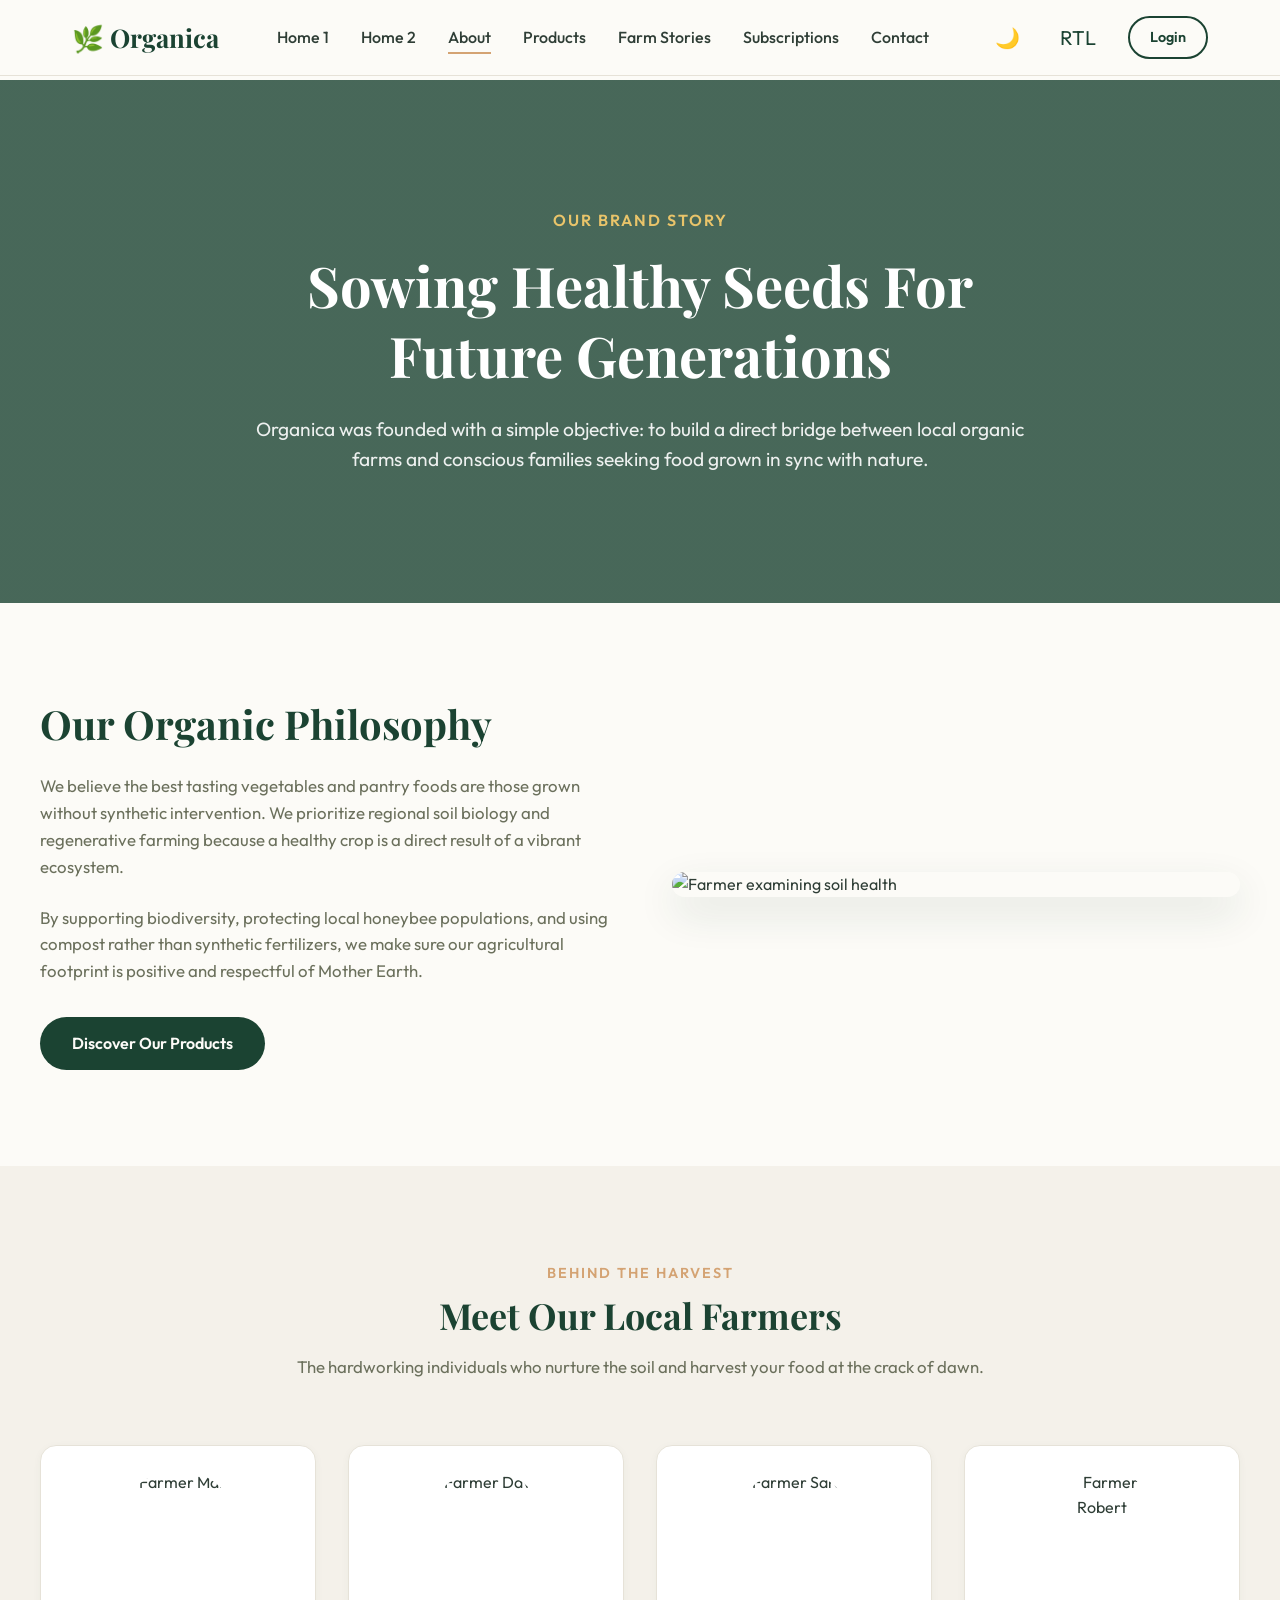
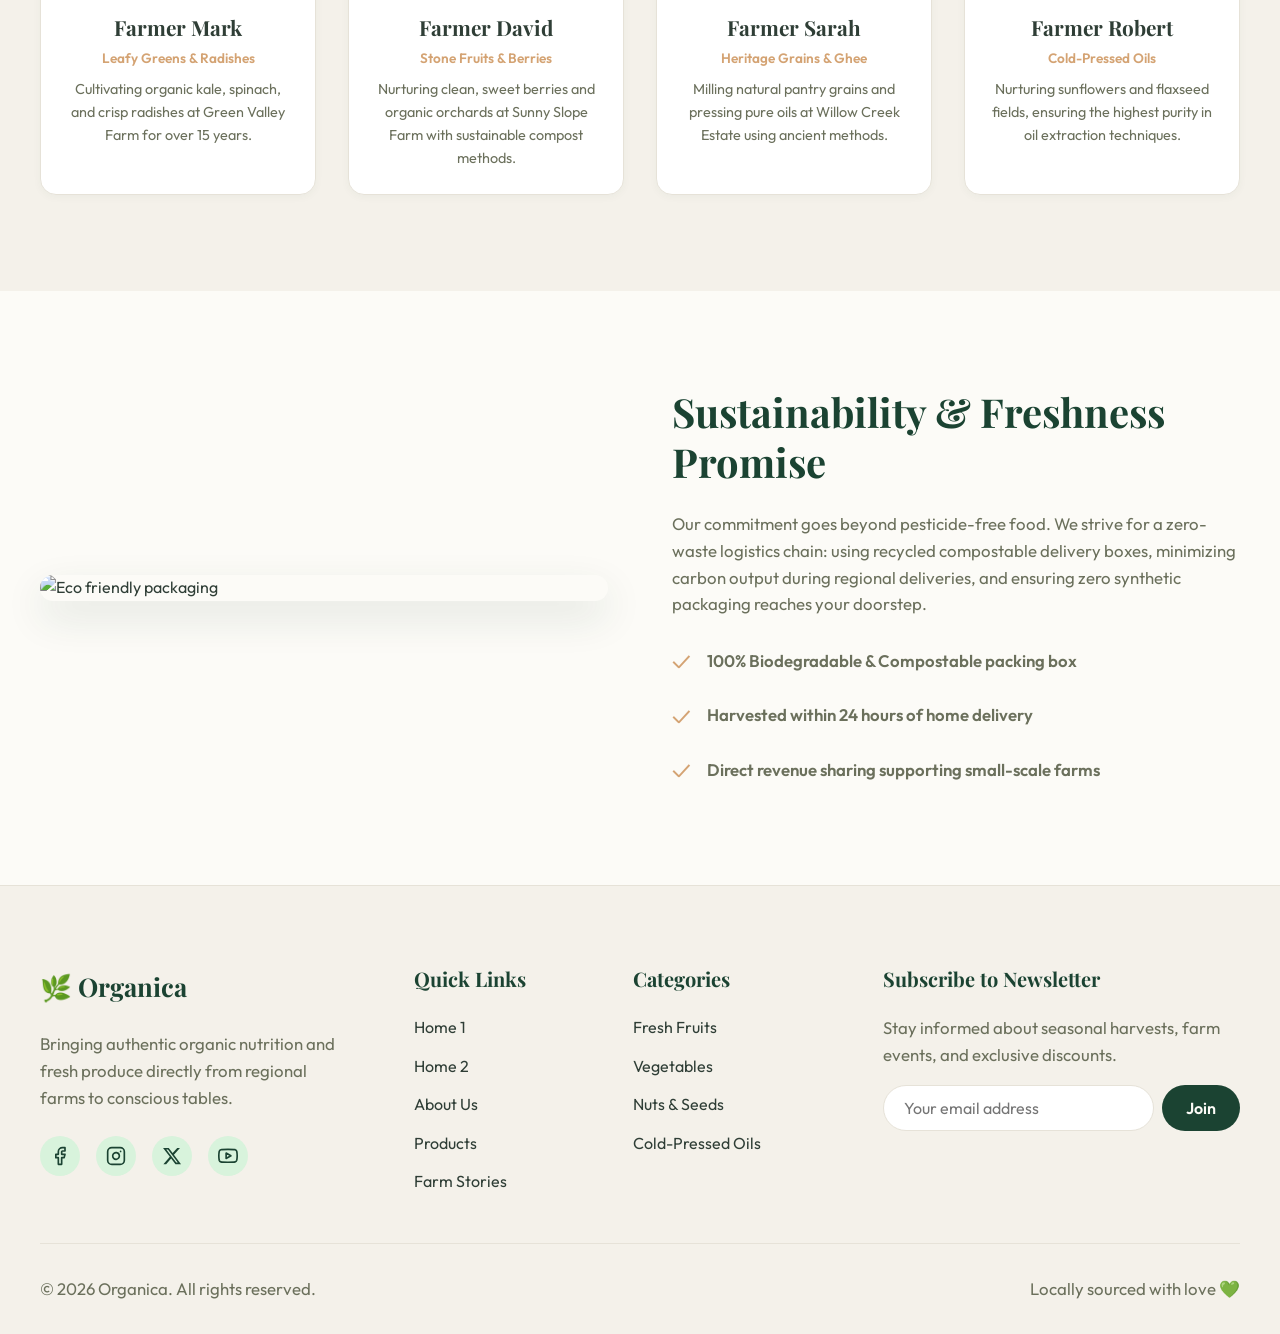
==== commit 34452f64: "index" ====
--- a/about.html
+++ b/about.html
@@ -26,6 +26,11 @@
         <a href="stories.html" class="nav-link">Farm Stories</a>
         <a href="subscriptions.html" class="nav-link">Subscriptions</a>
         <a href="contact.html" class="nav-link">Contact</a>
+              <div class="mobile-actions">
+          <button class="theme-toggle-btn" aria-label="Toggle Light/Dark Theme">🌙 Theme</button>
+          <button class="rtl-toggle-btn" aria-label="Toggle RTL/LTR Direction">RTL Layout</button>
+          <a href="login.html" class="btn btn-secondary" style="padding: 0.5rem 1.25rem; font-size: 0.9rem; width: 100%;">Login</a>
+        </div>
       </nav>
 
       <div class="nav-actions">
@@ -42,22 +47,19 @@
   </header>
 
   <!-- About Hero -->
-  <section style="background-image: linear-gradient(rgba(27, 67, 50, 0.8), rgba(27, 67, 50, 0.8)), url('https://images.unsplash.com/photo-1500937386664-56d1dfef3854?auto=format&fit=crop&q=80&w=1600'); background-size: cover; background-position: center; padding: 8rem 2rem; text-align: center; color: var(--white); min-height: 400px; display: flex; align-items: center; justify-content: center;">
+  <section class="page-hero"
+    style="background-image: linear-gradient(rgba(27, 67, 50, 0.8), rgba(27, 67, 50, 0.8)), url('https://images.unsplash.com/photo-1500937386664-56d1dfef3854?auto=format&fit=crop&q=80&w=1600');">
     <div style="max-width: 800px; margin: 0 auto;">
       <span style="color: var(--accent-light); font-weight: 600; text-transform: uppercase; letter-spacing: 2px; display: block; margin-bottom: 1rem;">Our Brand Story</span>
-      <h1 style="font-family: var(--font-serif); font-size: 3.5rem; margin-bottom: 1.5rem; color: var(--white);">Sowing Healthy Seeds For Future Generations</h1>
+      <h1>Sowing Healthy Seeds For Future Generations</h1>
       <p style="font-size: 1.2rem; color: rgba(255, 255, 255, 0.9); margin-bottom: 0;">Organica was founded with a simple objective: to build a direct bridge between local organic farms and conscious families seeking food grown in sync with nature.</p>
     </div>
   </section>
 
-  <!-- Philosophy and Story -->
   <section style="background-color: var(--bg-color);">
-    <div
-      style="max-width: 1200px; margin: 0 auto; display: grid; grid-template-columns: 1fr 1fr; gap: 4rem; align-items: center;">
-      <div>
-        <h2
-          style="font-family: var(--font-serif); font-size: 2.5rem; margin-bottom: 1.5rem; color: var(--primary-color);">
-          Our Organic Philosophy</h2>
+    <div class="about-grid">
+      <div>
+        <h2>Our Organic Philosophy</h2>
         <p style="margin-bottom: 1.5rem;">We believe the best tasting vegetables and pantry foods are those grown
           without synthetic intervention. We prioritize regional soil biology and regenerative farming because a healthy
           crop is a direct result of a vibrant ecosystem.</p>
@@ -68,7 +70,7 @@
       </div>
       <div>
         <img src="https://images.unsplash.com/photo-1593113630400-ea4288922497?auto=format&fit=crop&q=80&w=600"
-          alt="Farmer examining soil health" style="border-radius: var(--radius-lg); box-shadow: var(--shadow-lg);">
+          alt="Farmer examining soil health">
       </div>
     </div>
   </section>
@@ -126,18 +128,14 @@
     </div>
   </section>
 
-  <!-- Sustainability Promise -->
   <section style="background-color: var(--bg-color);">
-    <div
-      style="max-width: 1200px; margin: 0 auto; display: grid; grid-template-columns: 1fr 1fr; gap: 4rem; align-items: center;">
+    <div class="about-grid">
       <div>
         <img src="https://images.unsplash.com/photo-1542601906990-b4d3fb778b09?auto=format&fit=crop&q=80&w=600"
-          alt="Eco friendly packaging" style="border-radius: var(--radius-lg); box-shadow: var(--shadow-lg);">
-      </div>
-      <div>
-        <h2
-          style="font-family: var(--font-serif); font-size: 2.5rem; margin-bottom: 1.5rem; color: var(--primary-color);">
-          Sustainability & Freshness Promise</h2>
+          alt="Eco friendly packaging">
+      </div>
+      <div>
+        <h2>Sustainability & Freshness Promise</h2>
         <p style="margin-bottom: 1.5rem;">Our commitment goes beyond pesticide-free food. We strive for a zero-waste
           logistics chain: using recycled compostable delivery boxes, minimizing carbon output during regional
           deliveries, and ensuring zero synthetic packaging reaches your doorstep.</p>
@@ -180,13 +178,8 @@
               <line x1="17.5" y1="6.5" x2="17.51" y2="6.5"></line>
             </svg>
           </a>
-          <a href="#" class="social-icon" aria-label="Twitter">
-            <svg xmlns="http://www.w3.org/2000/svg" width="20" height="20" viewBox="0 0 24 24" fill="none"
-              stroke="currentColor" stroke-width="2" stroke-linecap="round" stroke-linejoin="round">
-              <path
-                d="M22 4s-.7 2.1-2 3.4c1.6 10-9.4 17.3-18 11.6 2.2.1 4.4-.6 6-2C3 15.5.5 9.6 3 5c2.2 2.6 5.6 4.1 9 4-.9-4.2 4-6.6 7-3.8 1.1 0 3-1.2 3-1.2z">
-              </path>
-            </svg>
+          <a href="#" class="social-icon" aria-label="X (formerly Twitter)">
+            <svg xmlns="http://www.w3.org/2000/svg" width="20" height="20" viewBox="0 0 24 24" fill="currentColor"><path d="M18.244 2.25h3.308l-7.227 8.26 8.502 11.24H16.17l-5.214-6.817L4.99 21.75H1.68l7.73-8.835L1.254 2.25H8.08l4.713 6.231zm-1.161 17.52h1.833L7.084 4.126H5.117z"></path></svg>
           </a>
           <a href="#" class="social-icon" aria-label="YouTube">
             <svg xmlns="http://www.w3.org/2000/svg" width="20" height="20" viewBox="0 0 24 24" fill="none"
--- a/css/style.css
+++ b/css/style.css
@@ -65,6 +65,9 @@
 html {
   scroll-behavior: smooth;
   font-size: 16px;
+  overflow-x: hidden;
+  width: 100%;
+  max-width: 100%;
 }
 
 body {
@@ -73,13 +76,19 @@
   color: var(--text-main);
   line-height: 1.6;
   overflow-x: hidden;
+  width: 100%;
+  max-width: 100%;
   transition: background-color 0.3s ease, color 0.3s ease;
+  position: relative;
 }
 
 h1, h2, h3, h4 {
   font-family: var(--font-serif);
   font-weight: 700;
   line-height: 1.25;
+  overflow-wrap: break-word;
+  word-wrap: break-word;
+  max-width: 100%;
 }
 
 h1 {
@@ -171,8 +180,10 @@
 
 /* Header styling */
 header {
-  position: sticky;
+  position: fixed;
   top: 0;
+  left: 0;
+  width: 100%;
   z-index: 1000;
   background-color: rgba(252, 251, 247, 0.85);
   backdrop-filter: blur(12px);
@@ -180,8 +191,16 @@
   transition: var(--transition);
 }
 
+body {
+  padding-top: 80px;
+}
+
 [data-theme="dark"] header {
   background-color: rgba(18, 28, 23, 0.85);
+}
+
+[data-theme="dark"] .final-cta {
+  background-color: #0a0f0c !important;
 }
 
 .nav-container {
@@ -278,6 +297,21 @@
   margin-right: unset;
 }
 
+[dir="rtl"] .password-wrapper input {
+  padding-left: 3.5rem !important;
+  padding-right: 1.25rem !important;
+}
+
+[dir="rtl"] .password-toggle-btn {
+  left: 1.25rem;
+  right: auto;
+}
+
+[dir="rtl"] .auth-actions {
+  right: auto;
+  left: 2rem;
+}
+
 .hamburger {
   display: none;
   flex-direction: column;
@@ -428,6 +462,7 @@
 .hero-content {
   position: relative;
   z-index: 2;
+  text-align: center;
 }
 
 .hero-tag {
@@ -454,6 +489,7 @@
 .hero-actions {
   display: flex;
   gap: 1rem;
+  justify-content: center;
 }
 
 .hero-image-wrapper {
@@ -781,6 +817,13 @@
   align-items: center;
 }
 
+.editorial-hero-content {
+  text-align: center;
+  display: flex;
+  flex-direction: column;
+  align-items: center;
+}
+
 .editorial-hero-content h1 {
   font-family: var(--font-serif);
   font-size: 4.2rem;
@@ -796,9 +839,10 @@
 
 .editorial-tagline {
   font-size: 1.25rem;
-  border-left: 3px solid var(--accent-color);
-  padding-left: 1.5rem;
   margin-bottom: 2.5rem;
+  max-width: 600px;
+  position: relative;
+  padding: 0;
 }
 
 /* Seasonal fresh produce slider/showcase styling */
@@ -1042,6 +1086,16 @@
 
 .faq-item.active .faq-icon {
   transform: rotate(45deg);
+}
+
+.auth-actions {
+  position: absolute;
+  top: 2rem;
+  right: 2rem;
+  display: flex;
+  gap: 0.5rem;
+  align-items: center;
+  z-index: 100;
 }
 
 /* Standalone Login/Signup Pages */
@@ -1261,6 +1315,92 @@
   animation: fadeInUp 0.4s ease forwards;
 }
 
+/* Mobile Actions for Hamburger Menu */
+.mobile-actions {
+  display: none;
+  flex-direction: column;
+  gap: 1rem;
+  width: 100%;
+  padding-top: 1rem;
+  border-top: 1px solid var(--border-color);
+  margin-top: 1rem;
+}
+
+.mobile-actions .theme-toggle-btn,
+.mobile-actions .rtl-toggle-btn {
+  justify-content: flex-start;
+  padding: 0.5rem 0;
+  font-size: 1.1rem;
+}
+
+.about-grid {
+  max-width: 1200px;
+  margin: 0 auto;
+  display: grid;
+  grid-template-columns: 1fr 1fr;
+  gap: 4rem;
+  align-items: center;
+}
+
+.about-grid h2 {
+  font-family: var(--font-serif);
+  font-size: 2.5rem;
+  margin-bottom: 1.5rem;
+  color: var(--primary-color);
+}
+
+.about-grid img {
+  width: 100%;
+  height: auto;
+  border-radius: var(--radius-lg);
+  box-shadow: var(--shadow-lg);
+}
+
+.page-hero {
+  background-size: cover;
+  background-position: center;
+  padding: 8rem 2rem;
+  text-align: center;
+  color: var(--white);
+  min-height: 400px;
+  display: flex;
+  align-items: center;
+  justify-content: center;
+}
+
+.page-hero h1 {
+  font-family: var(--font-serif);
+  font-size: 3.5rem;
+  margin-bottom: 1.5rem;
+  color: var(--white);
+}
+
+.stories-grid {
+  display: grid;
+  grid-template-columns: 1.2fr 0.8fr;
+  gap: 4rem;
+  align-items: center;
+}
+
+.stories-grid.reverse {
+  grid-template-columns: 0.8fr 1.2fr;
+}
+
+.stories-grid h3 {
+  font-family: var(--font-serif);
+  font-size: 2rem;
+  margin: 0.8rem 0 1.2rem;
+  color: var(--primary-color);
+}
+
+.stories-grid img {
+  border-radius: var(--radius-md);
+  box-shadow: var(--shadow-md);
+  height: 320px;
+  width: 100%;
+  object-fit: cover;
+}
+
 /* Responsive Breakpoints */
 @media (max-width: 1024px) {
   h1 {
@@ -1300,28 +1440,59 @@
   .seasonal-showcase {
     grid-template-columns: 1fr;
   }
-}
-
-@media (max-width: 768px) {
+  
+  /* Mobile Nav (Tab + Mob) */
   .hamburger {
     display: flex;
   }
   .nav-menu {
     position: fixed;
     top: 80px;
-    left: -100%;
+    left: 0;
+    transform: translateX(-100%);
     width: 100%;
     height: calc(100vh - 80px);
     background-color: var(--bg-color);
     flex-direction: column;
     padding: 3rem 2rem;
-    gap: 2rem;
+    gap: 1.5rem;
     box-shadow: var(--shadow-md);
     transition: var(--transition);
     align-items: flex-start;
+    overflow-y: auto;
   }
   .nav-menu.active {
-    left: 0;
+    transform: translateX(0);
+  }
+  .nav-actions .theme-toggle-btn,
+  .nav-actions .rtl-toggle-btn,
+  .nav-actions .btn {
+    display: none !important;
+  }
+  .nav-actions {
+    display: flex !important;
+  }
+  .hamburger {
+    display: flex !important;
+    visibility: visible !important;
+    opacity: 1 !important;
+    z-index: 9999;
+  }
+  .mobile-actions {
+    display: flex;
+  }
+}
+
+@media (max-width: 768px) {
+  .nav-container {
+    padding: 1rem 1.25rem;
+  }
+  .logo {
+    font-size: 1.4rem;
+    white-space: nowrap;
+  }
+  .nav-actions {
+    gap: 0.75rem;
   }
   .category-grid {
     grid-template-columns: 1fr 1fr;
@@ -1329,6 +1500,11 @@
   .features-grid {
     grid-template-columns: 1fr;
   }
+  .feature-box-image {
+    height: auto;
+    max-height: 280px;
+    object-fit: contain;
+  }
   .sourcing-steps {
     grid-template-columns: 1fr 1fr;
   }
@@ -1338,9 +1514,55 @@
   .subscription-grid {
     grid-template-columns: 1fr;
   }
+  .about-grid {
+    grid-template-columns: 1fr;
+    gap: 2.5rem;
+  }
+  .about-grid h2 {
+    font-size: 2rem;
+  }
+  .page-hero {
+    padding: 6rem 1.5rem;
+    min-height: 320px;
+  }
+  .page-hero h1 {
+    font-size: 2.5rem;
+  }
+  .stories-grid,
+  .stories-grid.reverse {
+    grid-template-columns: 1fr;
+    gap: 2.5rem;
+  }
+  .stories-grid h3 {
+    font-size: 1.75rem;
+  }
+  .stories-grid img {
+    height: 260px;
+  }
+  .auth-page {
+    padding-top: 5.5rem;
+  }
+  .auth-actions {
+    position: absolute;
+    top: 1.5rem;
+    right: 1.5rem;
+  }
+  [dir="rtl"] .auth-actions {
+    right: auto;
+    left: 1.5rem;
+  }
 }
 
 @media (max-width: 480px) {
+  h1 {
+    font-size: 2rem;
+  }
+  h2 {
+    font-size: 1.75rem;
+  }
+  .hero h1 {
+    font-size: 2.25rem;
+  }
   .category-grid {
     grid-template-columns: 1fr;
   }
@@ -1352,6 +1574,9 @@
   }
   .footer-grid {
     grid-template-columns: 1fr;
+  }
+  footer {
+    padding-right: 3.5rem;
   }
   .footer-bottom {
     flex-direction: column;
@@ -1364,4 +1589,155 @@
   .auth-card {
     padding: 2.5rem 1.5rem;
   }
-}
+  .about-grid h2 {
+    font-size: 1.75rem;
+  }
+  .page-hero h1 {
+    font-size: 2rem;
+  }
+  .stories-grid h3 {
+    font-size: 1.5rem;
+  }
+  .auth-page {
+    padding: 5rem 1rem 1.5rem;
+  }
+  .auth-actions {
+    top: 1.25rem;
+    right: 1.25rem;
+  }
+  [dir="rtl"] .auth-actions {
+    left: 1.25rem;
+    right: auto;
+  }
+}
+
+/* Interactive Map & Contact Socials Styling */
+.map-container {
+  position: relative;
+  overflow: hidden;
+  border-radius: var(--radius-lg);
+  border: 1px solid var(--border-color);
+  box-shadow: var(--shadow-md);
+  transition: var(--transition);
+  max-width: 800px;
+  margin: 0 auto;
+}
+
+.map-container:hover {
+  box-shadow: var(--shadow-lg);
+  transform: translateY(-4px);
+}
+
+.map-container iframe {
+  display: block;
+  width: 100%;
+  height: 450px;
+  border: 0;
+  filter: grayscale(15%) sepia(8%);
+  transition: var(--transition);
+}
+
+[data-theme="dark"] .map-container iframe {
+  filter: invert(90%) hue-rotate(180deg) grayscale(20%) sepia(10%);
+}
+
+.map-container iframe:hover {
+  filter: none;
+}
+
+.contact-socials {
+  display: flex;
+  gap: 1rem;
+  margin-top: 0.5rem;
+}
+
+/* Password Visibility Toggle Styling */
+.password-wrapper {
+  position: relative;
+  display: flex;
+  align-items: center;
+  width: 100%;
+}
+
+.password-wrapper input {
+  padding-right: 3.5rem !important; /* Ensure input text doesn't overlap the eye icon */
+}
+
+.password-toggle-btn {
+  position: absolute;
+  right: 1.25rem;
+  background: none;
+  border: none;
+  cursor: pointer;
+  padding: 0;
+  color: var(--text-muted);
+  display: flex;
+  align-items: center;
+  justify-content: center;
+  transition: var(--transition);
+  z-index: 10;
+}
+
+.password-toggle-btn:hover {
+  color: var(--primary-color);
+}
+
+.password-toggle-btn svg {
+  pointer-events: none; /* Prevents svg target issue in event handlers */
+}
+
+/* Social Login Styles */
+.auth-separator {
+  display: flex;
+  align-items: center;
+  text-align: center;
+  margin: 1.5rem 0;
+  color: var(--text-muted);
+}
+
+.auth-separator::before,
+.auth-separator::after {
+  content: '';
+  flex: 1;
+  border-bottom: 1px solid var(--border-color);
+}
+
+.auth-separator span {
+  padding: 0 1rem;
+  font-size: 0.9rem;
+}
+
+.social-login-container {
+  display: flex;
+  flex-direction: column;
+  gap: 1rem;
+}
+
+.social-btn {
+  display: flex;
+  align-items: center;
+  justify-content: center;
+  width: 100%;
+  padding: 0.85rem;
+  border-radius: 50px;
+  background-color: var(--bg-card);
+  border: 1px solid var(--border-color);
+  color: var(--text-main);
+  font-weight: 600;
+  cursor: pointer;
+  transition: var(--transition);
+  gap: 0.75rem;
+}
+
+.social-btn:hover {
+  background-color: var(--bg-alt);
+  border-color: var(--primary-color);
+  transform: translateY(-2px);
+  box-shadow: var(--shadow-sm);
+}
+
+.social-btn svg {
+  width: 20px;
+  height: 20px;
+}
+
